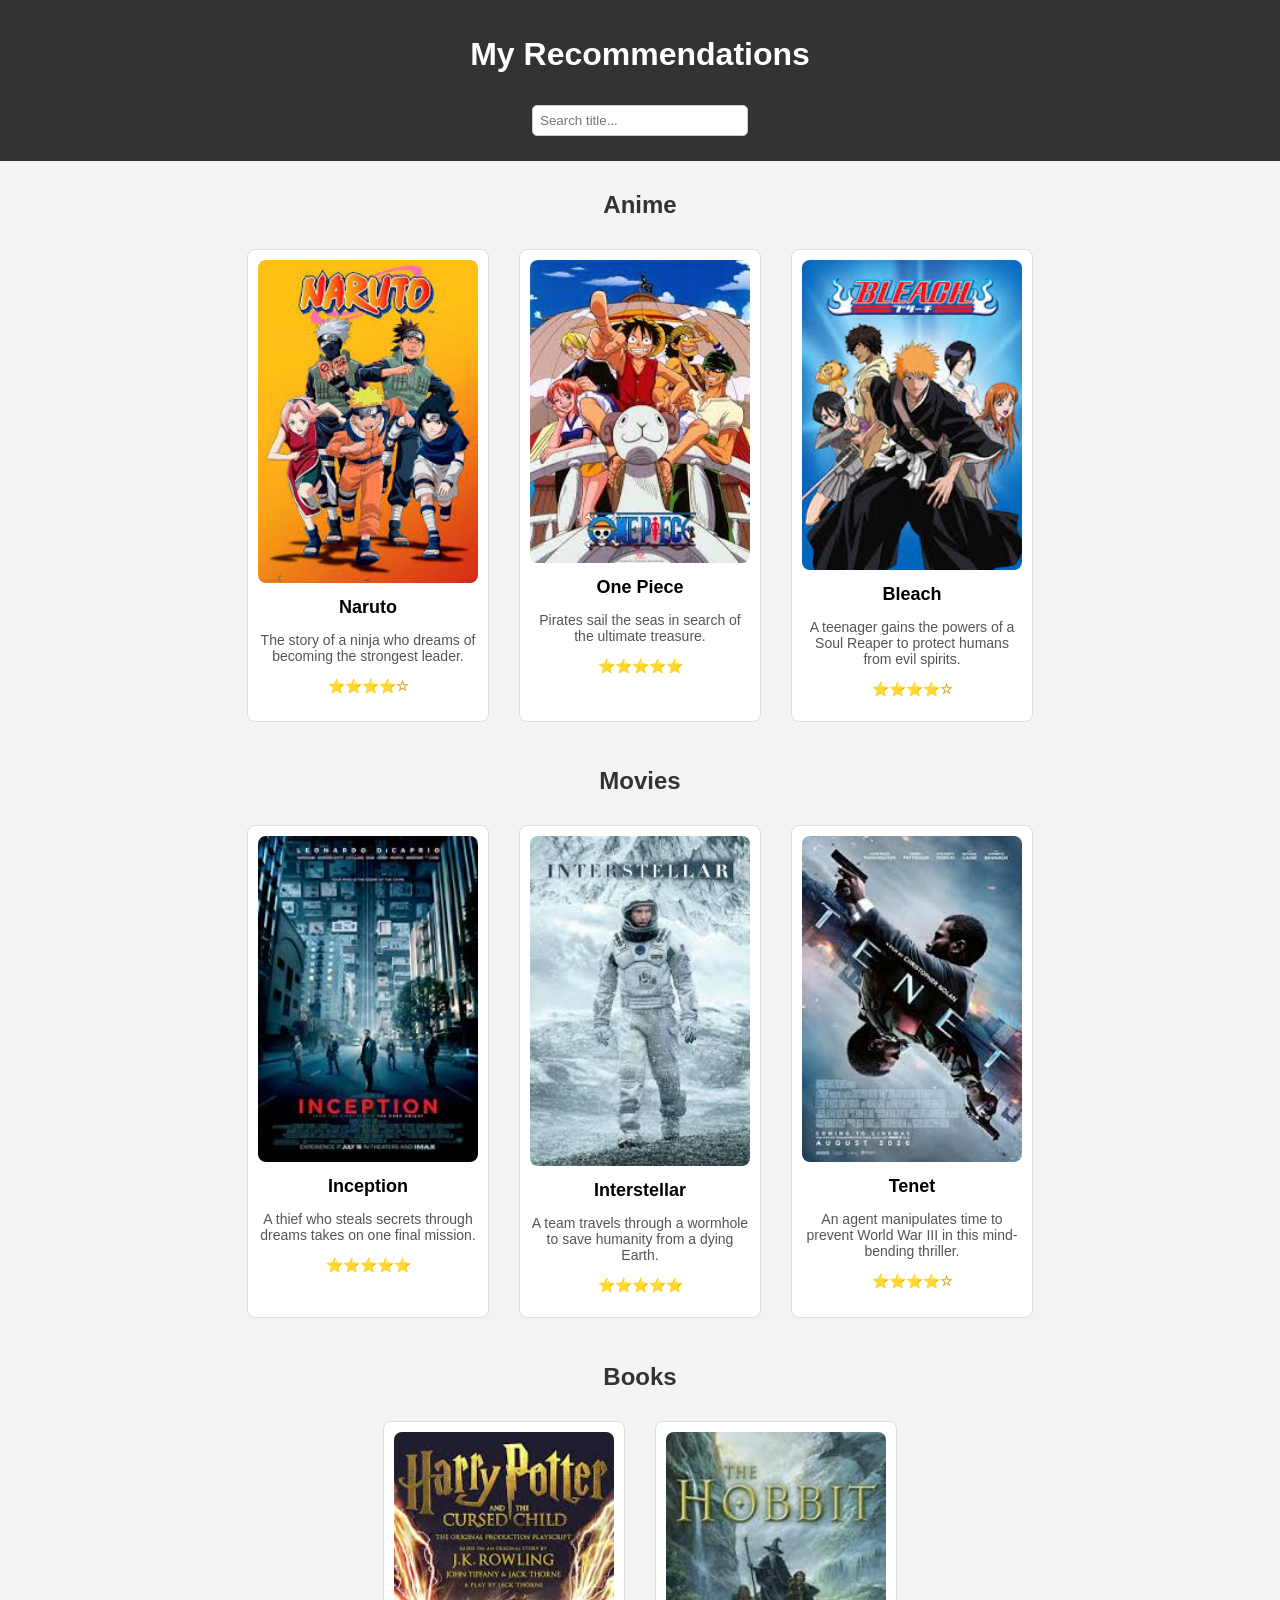
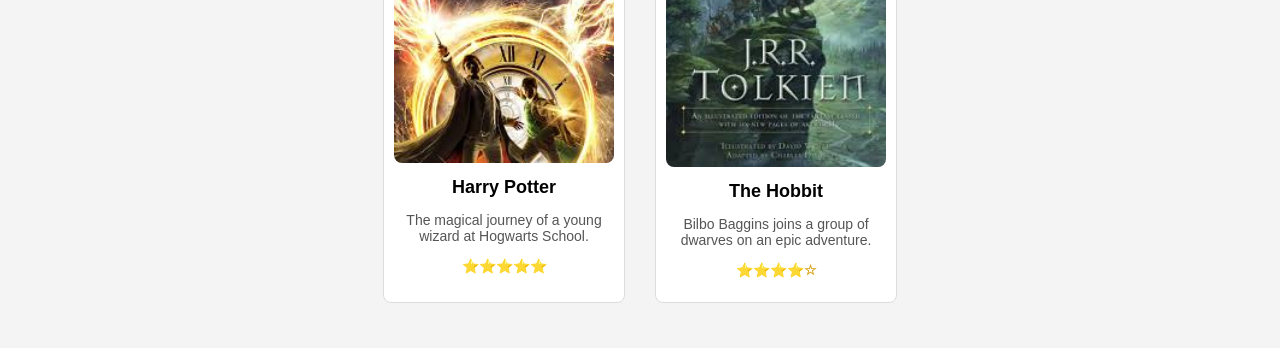
==== index.html @ eacc8859 "index" ====
<!DOCTYPE html>
<html>
<head>
  <title>My Recommendations</title>
  <link rel="stylesheet" href="website.css">
</head>
<body>

  <header>
    <h1>My Recommendations</h1>
    <input type="text" id="searchInput" placeholder="Search title..." onkeyup="searchTitles()">

  </header>


<section>
  <h2>Anime</h2>
  <div class="container category" id="anime">
    <div class="card">
      <img src="Naruto.jpeg" alt="Naruto">
      <h3>Naruto</h3>
      <p>The story of a ninja who dreams of becoming the strongest leader.</p>
      <p class="rating">⭐⭐⭐⭐☆</p>
    </div>

    <div class="card">
      <img src="onepiece.jpeg" alt="One Piece">
      <h3>One Piece</h3>
      <p>Pirates sail the seas in search of the ultimate treasure.</p>
      <p class="rating">⭐⭐⭐⭐⭐</p>
    </div>

    <div class="card">
      <img src="Bleach.jpeg" alt="Bleach">
      <h3>Bleach</h3>
      <p>A teenager gains the powers of a Soul Reaper to protect humans from evil spirits.</p>
      <p class="rating">⭐⭐⭐⭐☆</p>
    </div>
  </div>
</section>


  
 
<section>
  <h2>Movies</h2>
  <div class="container category" id="movies">
    <div class="card">
      <img src="Inception.jpeg" alt="Inception">
      <h3>Inception</h3>
      <p>A thief who steals secrets through dreams takes on one final mission.</p>
      <p class="rating">⭐⭐⭐⭐⭐</p>
    </div>

    <div class="card">
      <img src="Interstellar.jpeg" alt="Interstellar">
      <h3>Interstellar</h3>
      <p>A team travels through a wormhole to save humanity from a dying Earth.</p>
      <p class="rating">⭐⭐⭐⭐⭐</p>
    </div>

    <div class="card">
      <img src="Tenet.jpeg" alt="Tenet">
      <h3>Tenet</h3>
      <p>An agent manipulates time to prevent World War III in this mind-bending thriller.</p>
      <p class="rating">⭐⭐⭐⭐☆</p>
    </div>
  </div>
</section>


  
  <section>
    <h2>Books</h2>
    <div class="container category" id="books">
      <div class="card">
        <img src="HarryPotter.jpeg" alt="Harry Potter">
        <h3>Harry Potter</h3>
        <p>The magical journey of a young wizard at Hogwarts School.</p>
        <p class="rating">⭐⭐⭐⭐⭐</p>
      </div>
      <div class="card">
        <img src="TheHobbit.jpeg" alt="The Hobbit">
        <h3>The Hobbit</h3>
        <p>Bilbo Baggins joins a group of dwarves on an epic adventure.</p>
        <p class="rating">⭐⭐⭐⭐☆</p>
      </div>
    </div>
  </section>

  <script src="website.js"></script>
</body>
</html>
---- website.css ----
body {
  font-family: Arial, sans-serif;
  background-color: #f4f4f4;
  margin: 0;
  padding: 0;
}

header {
  background: #333;
  color: white;
  text-align: center;
  padding: 15px;
}

#searchInput {
  padding: 7px;
  width: 200px;
  margin: 10px 0;
  border-radius: 5px;
  border: 1px solid #ccc;
}


section {
  margin: 30px;
}

section h2 {
  text-align: center;
  margin-bottom: 15px;
  color: #333;
}

.container {
  display: flex;
  flex-wrap: wrap;
  justify-content: center;
}

.card {
  background: white;
  border: 1px solid #ddd;
  border-radius: 8px;
  width: 220px;
  margin: 15px;
  padding: 10px;
  text-align: center;
  transition: transform 0.2s;
}

.card:hover {
  transform: scale(1.05);
}

.card img {
  width: 100%;
  border-radius: 8px;
}

h3 {
  font-size: 18px;
  margin: 10px 0;
}

p {
  font-size: 14px;
  color: #555;
}

.rating {
  color: goldenrod;
  font-weight: bold;
}
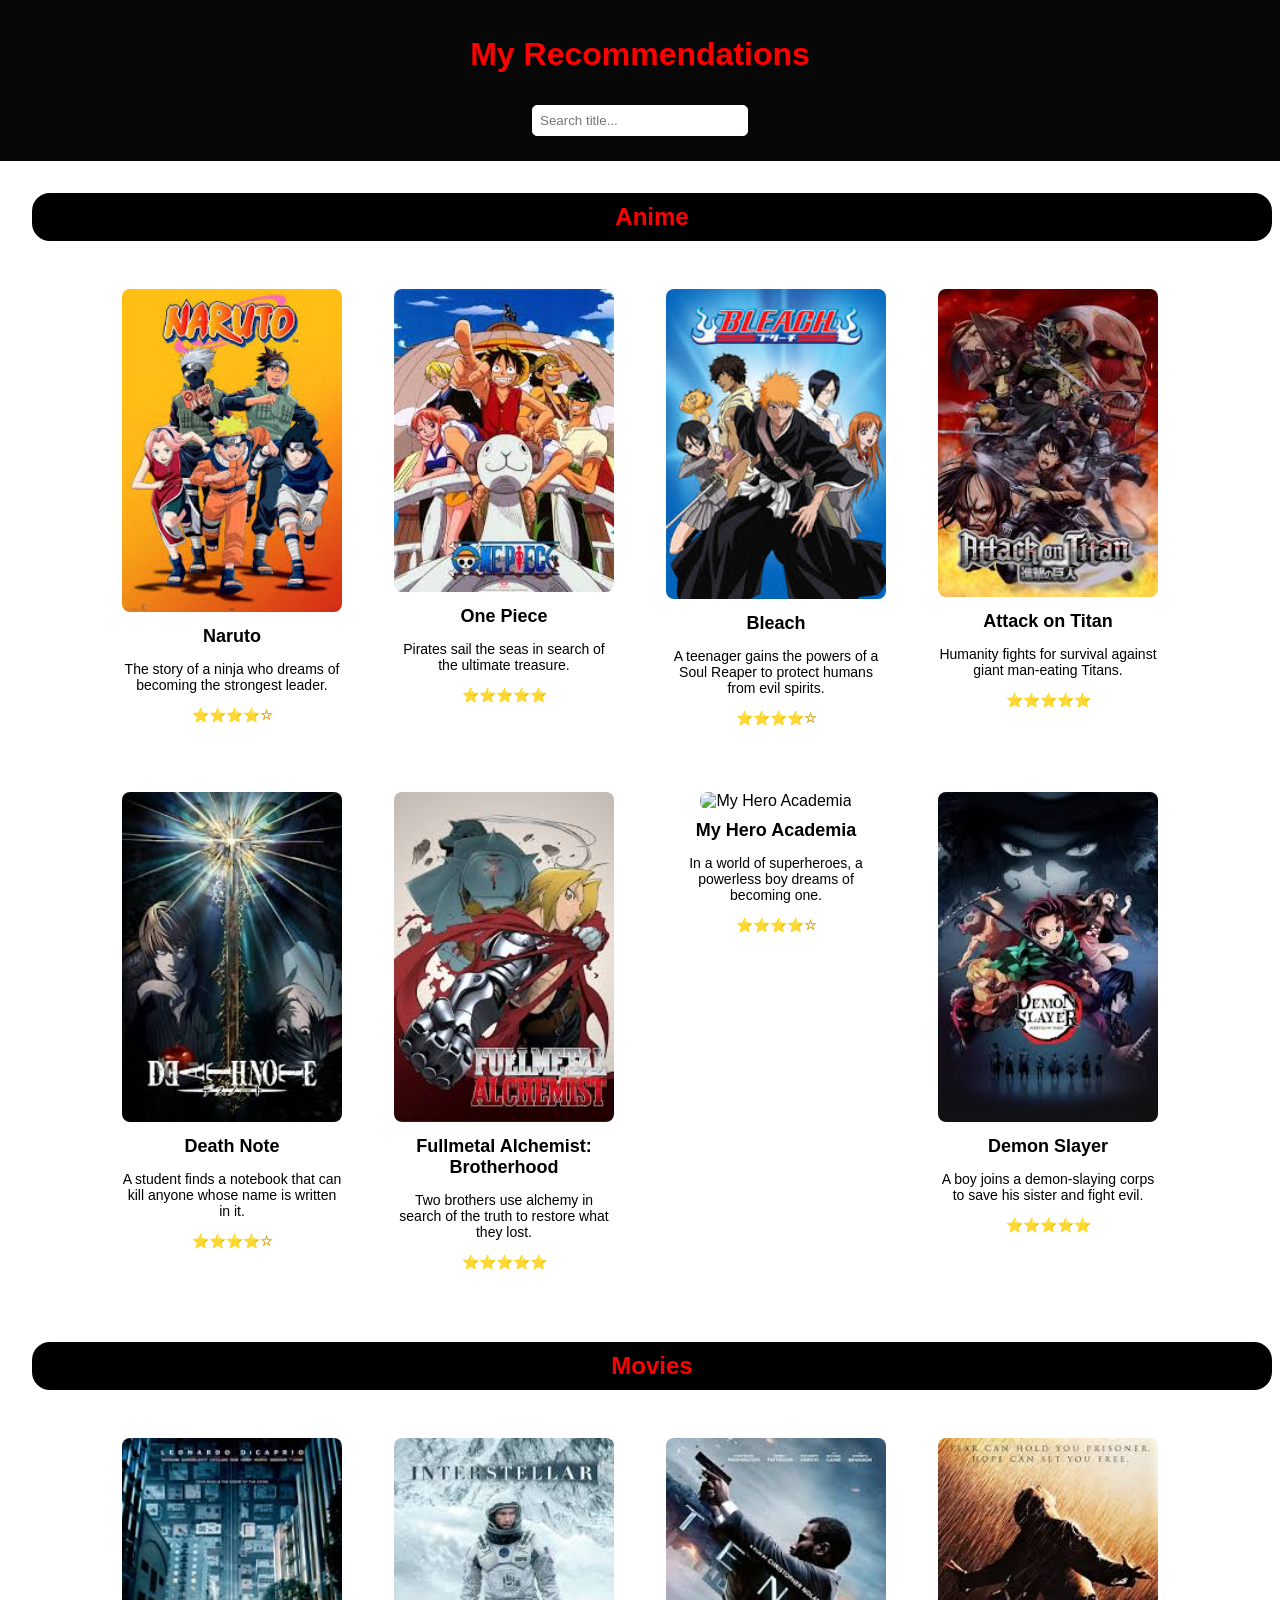
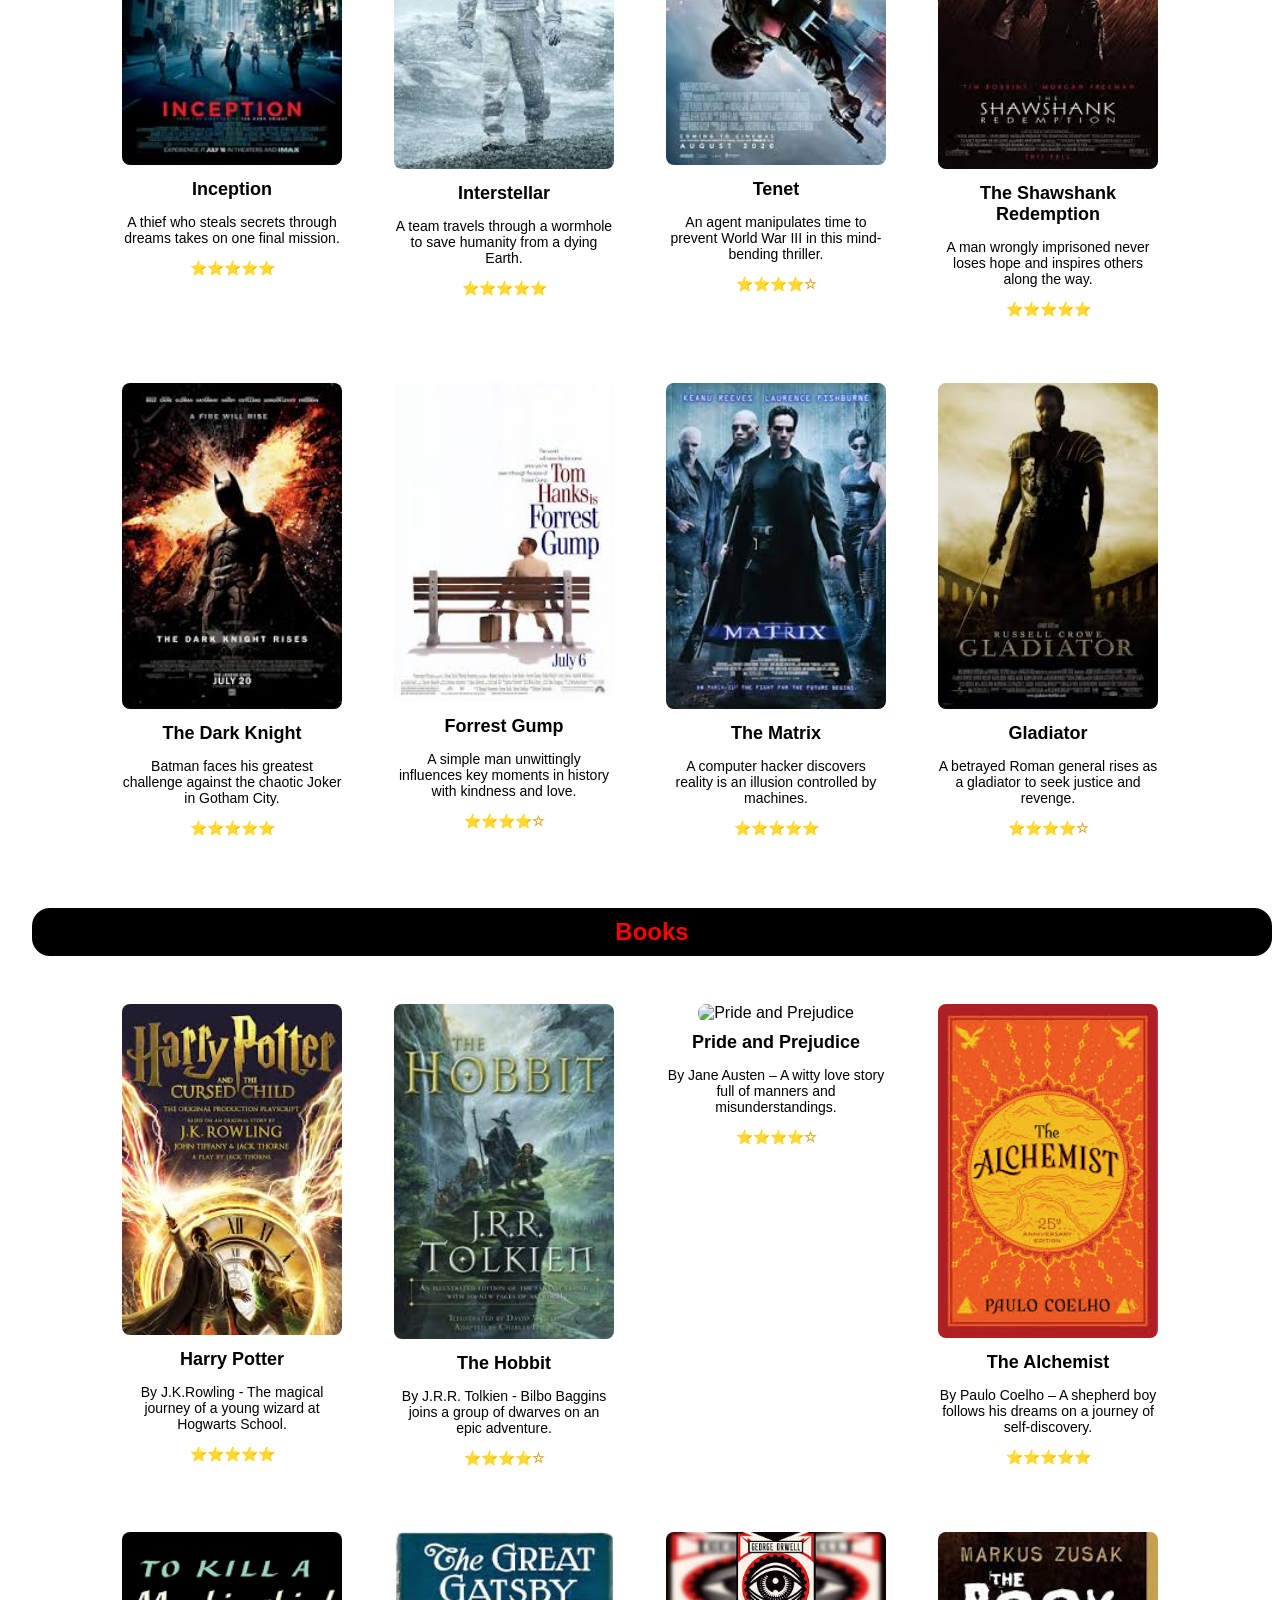
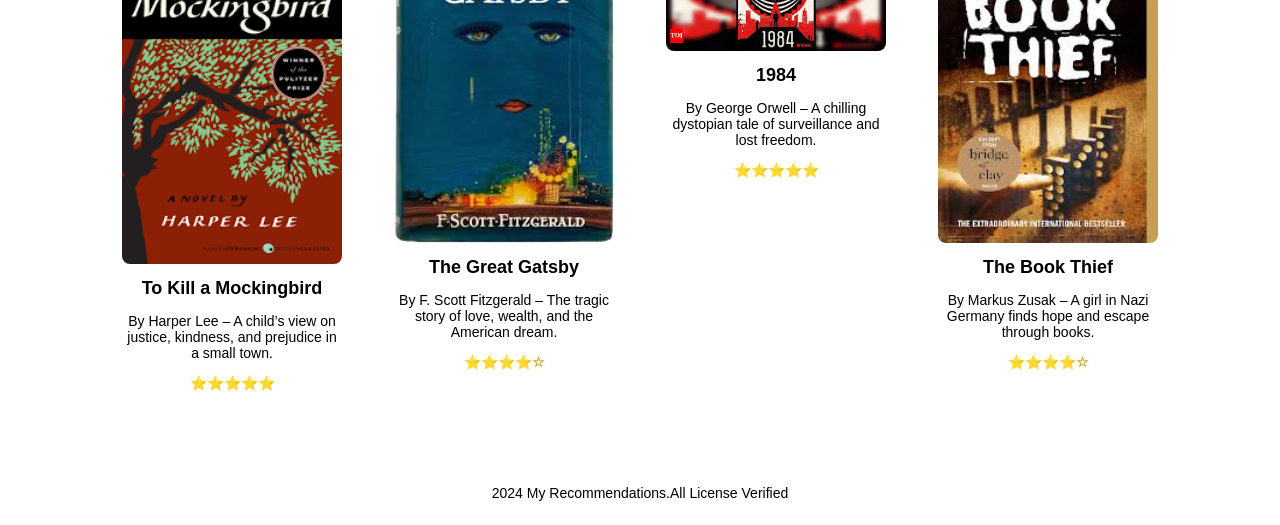
==== commit 3c7e103d: "initial" ====
--- a/index.html
+++ b/index.html
@@ -18,25 +18,60 @@
   <h2>Anime</h2>
   <div class="container category" id="anime">
     <div class="card">
-      <img src="Naruto.jpeg" alt="Naruto">
+      <img src="photos/Naruto.jpeg" alt="Naruto">
       <h3>Naruto</h3>
       <p>The story of a ninja who dreams of becoming the strongest leader.</p>
       <p class="rating">⭐⭐⭐⭐☆</p>
     </div>
 
     <div class="card">
-      <img src="onepiece.jpeg" alt="One Piece">
+      <img src="photos/onepiece.jpeg" alt="One Piece">
       <h3>One Piece</h3>
       <p>Pirates sail the seas in search of the ultimate treasure.</p>
       <p class="rating">⭐⭐⭐⭐⭐</p>
     </div>
 
     <div class="card">
-      <img src="Bleach.jpeg" alt="Bleach">
+      <img src="photos/Bleach.jpeg" alt="Bleach">
       <h3>Bleach</h3>
       <p>A teenager gains the powers of a Soul Reaper to protect humans from evil spirits.</p>
       <p class="rating">⭐⭐⭐⭐☆</p>
     </div>
+    <div class="card">
+  <img src="photos/AttackOnTitan.jpeg" alt="Attack on Titan">
+  <h3>Attack on Titan</h3>
+  <p>Humanity fights for survival against giant man-eating Titans.</p>
+  <p class="rating">⭐⭐⭐⭐⭐</p>
+</div>
+
+<div class="card">
+  <img src="photos/DeathNote.jpeg" alt="Death Note">
+  <h3>Death Note</h3>
+  <p>A student finds a notebook that can kill anyone whose name is written in it.</p>
+  <p class="rating">⭐⭐⭐⭐☆</p>
+</div>
+
+<div class="card">
+  <img src="photos/Fullmetal.jpeg" alt="Fullmetal Alchemist: Brotherhood">
+  <h3>Fullmetal Alchemist: Brotherhood</h3>
+  <p>Two brothers use alchemy in search of the truth to restore what they lost.</p>
+  <p class="rating">⭐⭐⭐⭐⭐</p>
+</div>
+
+<div class="card">
+  <img src="photos/MyHeroAcademia.jpeg" alt="My Hero Academia">
+  <h3>My Hero Academia</h3>
+  <p>In a world of superheroes, a powerless boy dreams of becoming one.</p>
+  <p class="rating">⭐⭐⭐⭐☆</p>
+</div>
+
+<div class="card">
+  <img src="photos/Demon Slayer.jpeg" alt="Demon Slayer">
+  <h3>Demon Slayer</h3>
+  <p>A boy joins a demon-slaying corps to save his sister and fight evil.</p>
+  <p class="rating">⭐⭐⭐⭐⭐</p>
+</div>
+
   </div>
 </section>
 
@@ -47,25 +82,60 @@
   <h2>Movies</h2>
   <div class="container category" id="movies">
     <div class="card">
-      <img src="Inception.jpeg" alt="Inception">
+      <img src="photos/Inception.jpeg" alt="Inception">
       <h3>Inception</h3>
       <p>A thief who steals secrets through dreams takes on one final mission.</p>
       <p class="rating">⭐⭐⭐⭐⭐</p>
     </div>
 
     <div class="card">
-      <img src="Interstellar.jpeg" alt="Interstellar">
+      <img src="photos/Interstellar.jpeg" alt="Interstellar">
       <h3>Interstellar</h3>
       <p>A team travels through a wormhole to save humanity from a dying Earth.</p>
       <p class="rating">⭐⭐⭐⭐⭐</p>
     </div>
 
     <div class="card">
-      <img src="Tenet.jpeg" alt="Tenet">
+      <img src="photos/Tenet.jpeg" alt="Tenet">
       <h3>Tenet</h3>
       <p>An agent manipulates time to prevent World War III in this mind-bending thriller.</p>
       <p class="rating">⭐⭐⭐⭐☆</p>
     </div>
+    <div class="card">
+  <img src="photos/ShawshankRedemption.jpeg" alt="The Shawshank Redemption">
+  <h3>The Shawshank Redemption</h3>
+  <p>A man wrongly imprisoned never loses hope and inspires others along the way.</p>
+  <p class="rating">⭐⭐⭐⭐⭐</p>
+</div>
+
+<div class="card">
+  <img src="photos/DarkKnight.jpeg" alt="The Dark Knight">
+  <h3>The Dark Knight</h3>
+  <p>Batman faces his greatest challenge against the chaotic Joker in Gotham City.</p>
+  <p class="rating">⭐⭐⭐⭐⭐</p>
+</div>
+
+<div class="card">
+  <img src="photos/ForestGump.jpeg" alt="Forrest Gump">
+  <h3>Forrest Gump</h3>
+  <p>A simple man unwittingly influences key moments in history with kindness and love.</p>
+  <p class="rating">⭐⭐⭐⭐☆</p>
+</div>
+
+<div class="card">
+  <img src="photos/matrix.jpeg" alt="The Matrix">
+  <h3>The Matrix</h3>
+  <p>A computer hacker discovers reality is an illusion controlled by machines.</p>
+  <p class="rating">⭐⭐⭐⭐⭐</p>
+</div>
+
+<div class="card">
+  <img src="photos/Gladiator.jpeg" alt="Gladiator">
+  <h3>Gladiator</h3>
+  <p>A betrayed Roman general rises as a gladiator to seek justice and revenge.</p>
+  <p class="rating">⭐⭐⭐⭐☆</p>
+</div>
+
   </div>
 </section>
 
@@ -75,20 +145,64 @@
     <h2>Books</h2>
     <div class="container category" id="books">
       <div class="card">
-        <img src="HarryPotter.jpeg" alt="Harry Potter">
+        <img src="photos/HarryPotter.jpeg" alt="Harry Potter">
         <h3>Harry Potter</h3>
-        <p>The magical journey of a young wizard at Hogwarts School.</p>
+        <p>By J.K.Rowling - The magical journey of a young wizard at Hogwarts School.</p>
         <p class="rating">⭐⭐⭐⭐⭐</p>
       </div>
       <div class="card">
-        <img src="TheHobbit.jpeg" alt="The Hobbit">
+        <img src="photos/TheHobbit.jpeg" alt="The Hobbit">
         <h3>The Hobbit</h3>
-        <p>Bilbo Baggins joins a group of dwarves on an epic adventure.</p>
+        <p>By J.R.R. Tolkien - Bilbo Baggins joins a group of dwarves on an epic adventure.</p>
         <p class="rating">⭐⭐⭐⭐☆</p>
       </div>
+      <div class="card">
+  <img src="photos/Pride.jpeg" alt="Pride and Prejudice">
+  <h3>Pride and Prejudice</h3>
+  <p>By Jane Austen – A witty love story full of manners and misunderstandings.</p>
+  <p class="rating">⭐⭐⭐⭐☆</p>
+</div>
+
+<div class="card">
+  <img src="photos/Alchemist.jpeg" alt="The Alchemist">
+  <h3>The Alchemist</h3>
+  <p>By Paulo Coelho – A shepherd boy follows his dreams on a journey of self-discovery.</p>
+  <p class="rating">⭐⭐⭐⭐⭐</p>
+</div>
+
+<div class="card">
+  <img src="photos/mockingbird.png" alt="To Kill a Mockingbird">
+  <h3>To Kill a Mockingbird</h3>
+  <p>By Harper Lee – A child’s view on justice, kindness, and prejudice in a small town.</p>
+  <p class="rating">⭐⭐⭐⭐⭐</p>
+</div>
+
+<div class="card">
+  <img src="photos/great.jpeg" alt="The Great Gatsby">
+  <h3>The Great Gatsby</h3>
+  <p>By F. Scott Fitzgerald – The tragic story of love, wealth, and the American dream.</p>
+  <p class="rating">⭐⭐⭐⭐☆</p>
+</div>
+
+<div class="card">
+  <img src="photos/1984.jpeg" alt="1984">
+  <h3>1984</h3>
+  <p>By George Orwell – A chilling dystopian tale of surveillance and lost freedom.</p>
+  <p class="rating">⭐⭐⭐⭐⭐</p>
+</div>
+
+<div class="card">
+  <img src="photos/bookthief.jpeg" alt="The Book Thief">
+  <h3>The Book Thief</h3>
+  <p>By Markus Zusak – A girl in Nazi Germany finds hope and escape through books.</p>
+  <p class="rating">⭐⭐⭐⭐☆</p>
+</div>
+
     </div>
   </section>
 
   <script src="website.js"></script>
+  <footer>
+    <p> 2024 My Recommendations.All License Verified</p>
 </body>
-</html>
+</html>
--- a/website.css
+++ b/website.css
@@ -1,14 +1,13 @@
-
 body {
   font-family: Arial, sans-serif;
-  background-color: #f4f4f4;
+  background-color: white;
   margin: 0;
   padding: 0;
 }
 
 header {
-  background: #333;
-  color: white;
+  background: rgb(7, 7, 7);
+  color: red;
   text-align: center;
   padding: 15px;
 }
@@ -18,7 +17,7 @@
   width: 200px;
   margin: 10px 0;
   border-radius: 5px;
-  border: 1px solid #ccc;
+  border: 1px solid white;
 }
 
 
@@ -26,11 +25,18 @@
   margin: 30px;
 }
 
-section h2 {
-  text-align: center;
-  margin-bottom: 15px;
-  color: #333;
+h2{
+  background-color: black;
+  color: red;
+  border-radius: 20px;
+  border: 2px solid white;
+  padding: 10px;
+  margin: 20px auto;
+  width: 100%;
+  text-align:center;
 }
+
+
 
 .container {
   display: flex;
@@ -40,18 +46,15 @@
 
 .card {
   background: white;
-  border: 1px solid #ddd;
+  border: 1px solid white;
   border-radius: 8px;
   width: 220px;
   margin: 15px;
   padding: 10px;
   text-align: center;
-  transition: transform 0.2s;
+ 
 }
 
-.card:hover {
-  transform: scale(1.05);
-}
 
 .card img {
   width: 100%;
@@ -61,14 +64,23 @@
 h3 {
   font-size: 18px;
   margin: 10px 0;
+  color: black; 
 }
 
 p {
   font-size: 14px;
-  color: #555;
+  color: black;
 }
 
 .rating {
   color: goldenrod;
   font-weight: bold;
 }
+
+footer{
+  text-align: center;
+  padding: 10px;
+  color: rgb(10, 0, 0);
+  margin-top: 20px;
+  
+}
